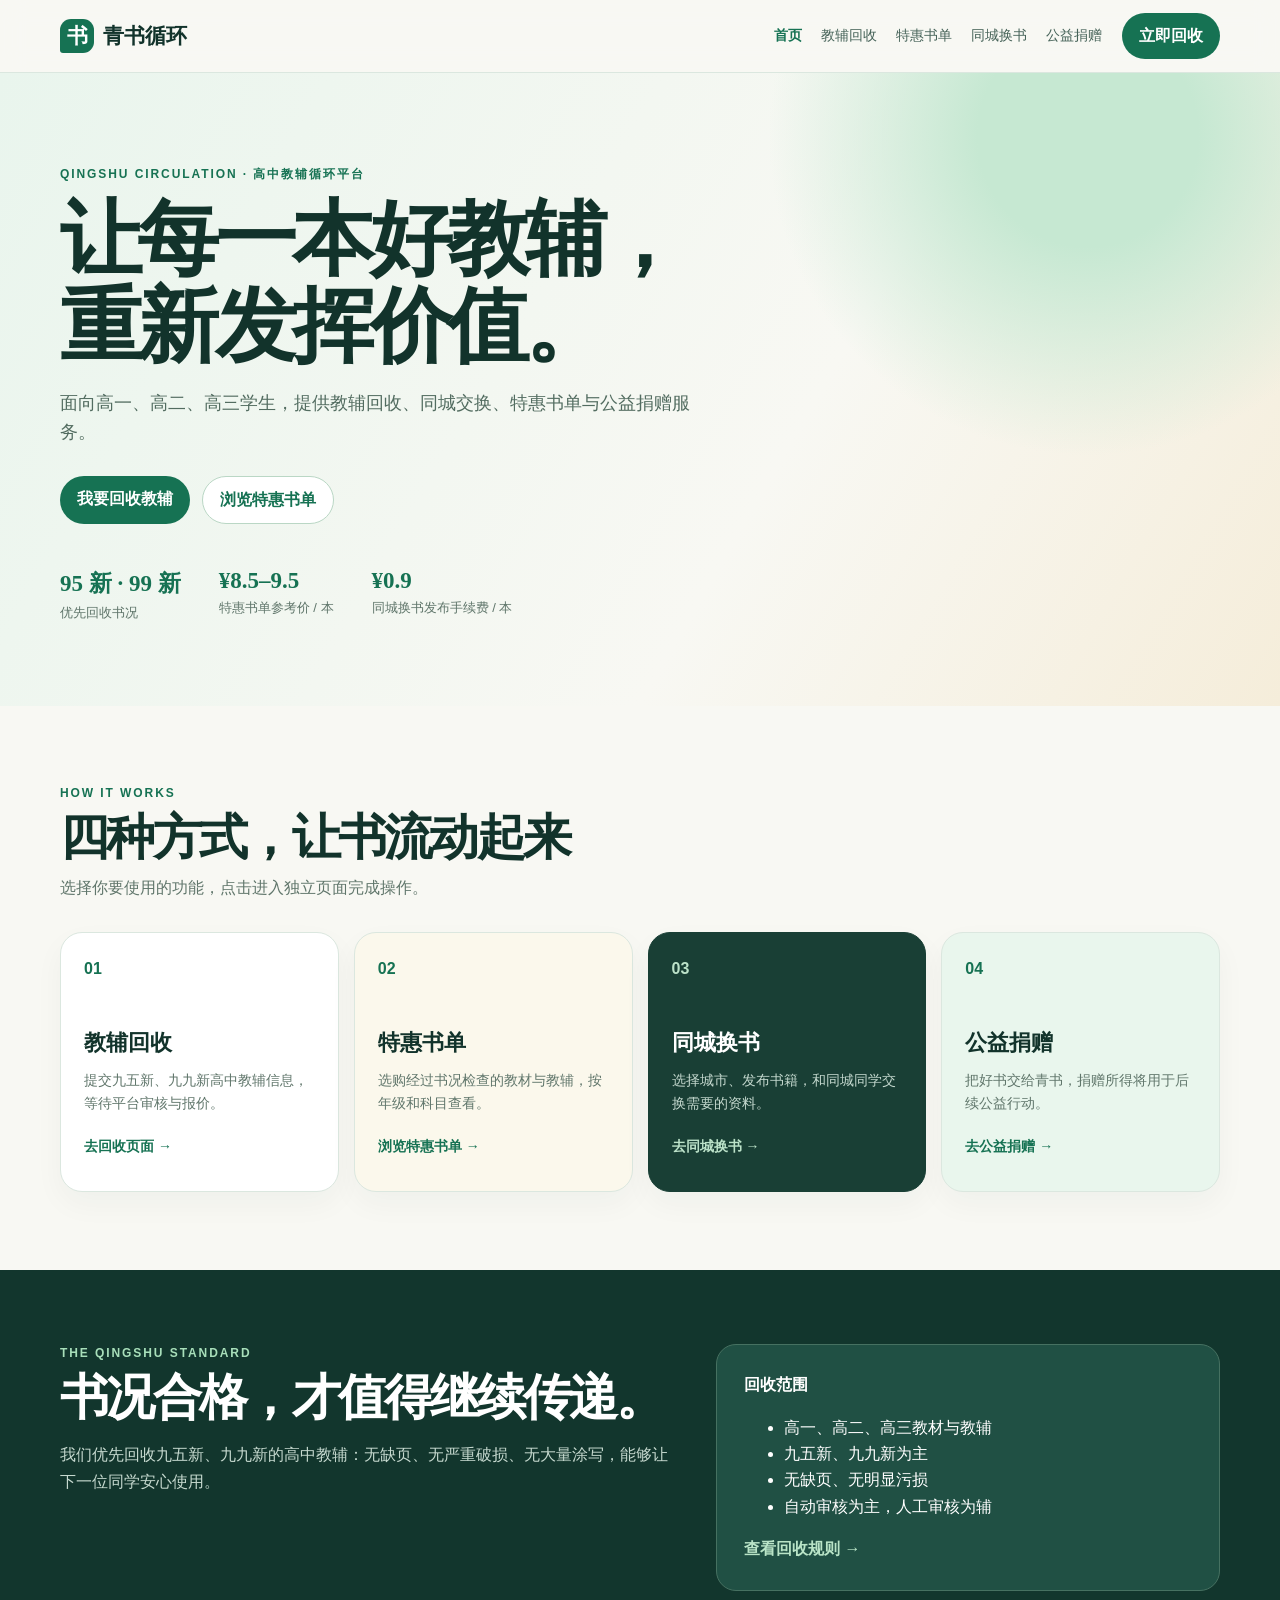
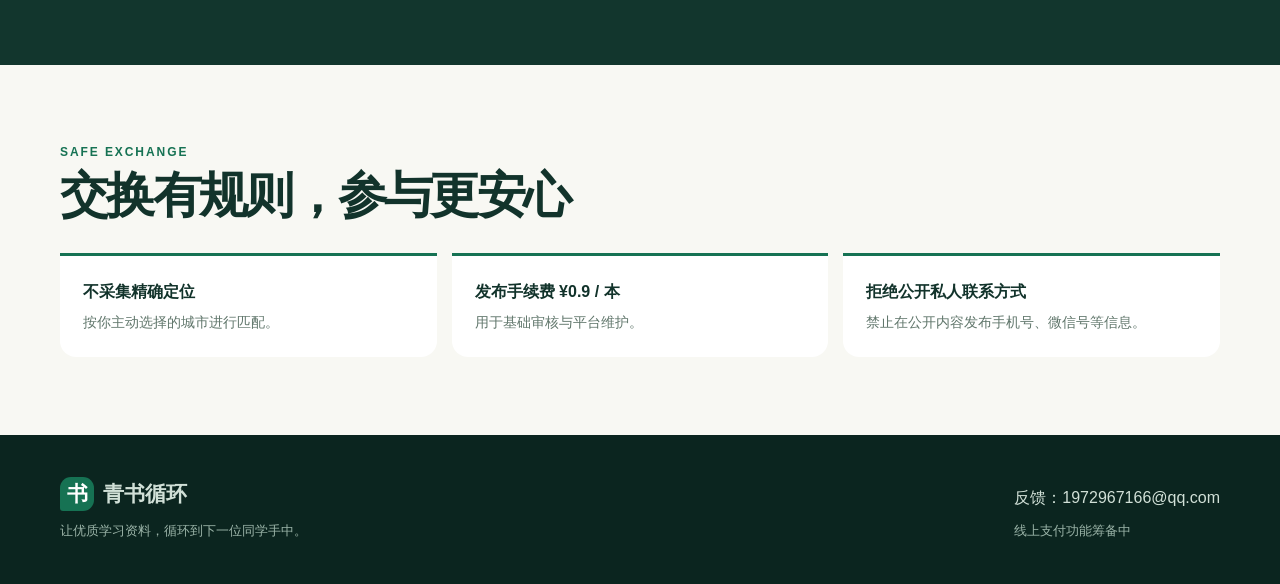
==== index.html @ 3ee8d77e "Create index.html" ====
<!doctype html><html lang="zh-CN"><head><meta charset="utf-8"><meta name="viewport" content="width=device-width,initial-scale=1"><title>青书循环｜高中教辅循环平台</title><link rel="stylesheet" href="qingshu.css"></head><body><header><nav class="nav wrap"><a class="brand" href="qingshu-circulation.html"><span>书</span>青书循环</a><div class="links"><a class="active" href="qingshu-circulation.html">首页</a><a href="recycle.html">教辅回收</a><a href="shop.html">特惠书单</a><a href="exchange.html">同城换书</a><a href="donate.html">公益捐赠</a></div><a class="top-btn" href="recycle.html">立即回收</a></nav></header><main><section class="hero"><div class="wrap"><p class="eyebrow">QINGSHU CIRCULATION · 高中教辅循环平台</p><h1>让每一本好教辅，<br>重新发挥价值。</h1><p class="lead">面向高一、高二、高三学生，提供教辅回收、同城交换、特惠书单与公益捐赠服务。</p><div class="actions"><a class="button" href="recycle.html">我要回收教辅</a><a class="button soft" href="shop.html">浏览特惠书单</a></div><div class="stats"><div><b>95 新 · 99 新</b><small>优先回收书况</small></div><div><b>¥8.5–9.5</b><small>特惠书单参考价 / 本</small></div><div><b>¥0.9</b><small>同城换书发布手续费 / 本</small></div></div></div></section><section class="wrap section"><p class="eyebrow">HOW IT WORKS</p><h2>四种方式，让书流动起来</h2><p class="intro">选择你要使用的功能，点击进入独立页面完成操作。</p><div class="cards"><a class="card" href="recycle.html"><i>01</i><h3>教辅回收</h3><p>提交九五新、九九新高中教辅信息，等待平台审核与报价。</p><b>去回收页面 →</b></a><a class="card gold" href="shop.html"><i>02</i><h3>特惠书单</h3><p>选购经过书况检查的教材与教辅，按年级和科目查看。</p><b>浏览特惠书单 →</b></a><a class="card dark" href="exchange.html"><i>03</i><h3>同城换书</h3><p>选择城市、发布书籍，和同城同学交换需要的资料。</p><b>去同城换书 →</b></a><a class="card mint" href="donate.html"><i>04</i><h3>公益捐赠</h3><p>把好书交给青书，捐赠所得将用于后续公益行动。</p><b>去公益捐赠 →</b></a></div></section><section class="band"><div class="wrap split"><div><p class="eyebrow">THE QINGSHU STANDARD</p><h2>书况合格，才值得继续传递。</h2><p>我们优先回收九五新、九九新的高中教辅：无缺页、无严重破损、无大量涂写，能够让下一位同学安心使用。</p></div><div class="rulebox"><b>回收范围</b><ul><li>高一、高二、高三教材与教辅</li><li>九五新、九九新为主</li><li>无缺页、无明显污损</li><li>自动审核为主，人工审核为辅</li></ul><a href="recycle.html">查看回收规则 →</a></div></div></section><section class="wrap section"><p class="eyebrow">SAFE EXCHANGE</p><h2>交换有规则，参与更安心</h2><div class="columns"><div><b>不采集精确定位</b><p>按你主动选择的城市进行匹配。</p></div><div><b>发布手续费 ¥0.9 / 本</b><p>用于基础审核与平台维护。</p></div><div><b>拒绝公开私人联系方式</b><p>禁止在公开内容发布手机号、微信号等信息。</p></div></div></section></main><footer><div class="wrap foot"><div><a class="brand" href="qingshu-circulation.html"><span>书</span>青书循环</a><small>让优质学习资料，循环到下一位同学手中。</small></div><div><a href="mailto:1972967166@qq.com">反馈：1972967166@qq.com</a><small>线上支付功能筹备中</small></div></div></footer></body></html>
---- qingshu.css ----
:root{--ink:#12332b;--green:#167253;--muted:#60766b;--line:#dbe7df;--paper:#f8f8f3}*{box-sizing:border-box}body{margin:0;background:var(--paper);color:var(--ink);font:16px/1.65 "PingFang SC","Microsoft YaHei",sans-serif}a{text-decoration:none;color:inherit}.wrap{width:min(1160px,calc(100% - 40px));margin:auto}header{position:sticky;top:0;z-index:5;background:#f8f8f3eb;border-bottom:1px solid var(--line);backdrop-filter:blur(12px)}.nav{height:72px;display:flex;align-items:center;gap:20px}.brand{display:flex;gap:9px;align-items:center;font:bold 21px Georgia,"Songti SC",serif}.brand span{display:grid;place-items:center;width:34px;height:34px;border-radius:11px 11px 11px 3px;background:var(--green);color:#fff}.links{display:flex;gap:19px;margin-left:auto;color:#466358;font-size:14px}.links .active,.links a:hover{color:var(--green);font-weight:bold}.top-btn,.button{display:inline-block;border:0;border-radius:999px;padding:10px 17px;background:var(--green);color:#fff;font-weight:bold;cursor:pointer}.hero{padding:92px 0 80px;background:radial-gradient(circle at 85% 10%,#c6e8d2 0 9%,transparent 26%),linear-gradient(120deg,#e9f5ed,#f8f8f3 61%,#f5edda)}.eyebrow{margin:0;color:var(--green);font-size:12px;font-weight:900;letter-spacing:.16em}.hero h1,h1,h2{font-family:Georgia,"Songti SC",serif;letter-spacing:-.055em}.hero h1{margin:12px 0 18px;font-size:clamp(47px,7vw,82px);line-height:1.06}.lead{max-width:630px;color:#526c60;font-size:18px}.actions{display:flex;gap:12px;margin-top:28px}.button.soft{border:1px solid #bad7c5;background:#fff;color:var(--green)}.stats{display:flex;gap:38px;margin-top:44px}.stats b{display:block;color:var(--green);font:700 23px Georgia}.stats small,.hint{color:var(--muted);font-size:13px}.section{padding:78px 0}h2{margin:6px 0 9px;font-size:clamp(32px,4vw,49px);line-height:1.15}.intro{margin:0;color:var(--muted)}.cards{display:grid;grid-template-columns:repeat(4,1fr);gap:15px;margin-top:31px}.card{min-height:260px;padding:23px;border:1px solid var(--line);border-radius:22px;background:#fff;box-shadow:0 12px 30px #143a2a0a}.card i,.card b{color:var(--green);font-style:normal;font-weight:bold}.card h3{margin:42px 0 8px;font-size:22px}.card p,.panel p{margin:0;color:var(--muted);font-size:14px}.card b{display:block;margin-top:20px;font-size:14px}.gold{background:#fbf8ec}.dark{background:#193f35;color:#fff;border-color:#193f35}.dark i,.dark b{color:#bce2c9}.dark p{color:#c4d8ce}.mint,.notice{background:#e9f6ed}.band{padding:74px 0;background:#12362d;color:#fff}.band .eyebrow{color:#a8dfba}.split,.layout{display:grid;grid-template-columns:1.1fr .9fr;gap:40px;align-items:start}.split p:not(.eyebrow){color:#c6d9cf}.rulebox{padding:27px;border:1px solid #467161;border-radius:20px;background:#205044}.rulebox a{color:#b9e4c7;font-weight:bold}.columns{display:grid;grid-template-columns:repeat(3,1fr);gap:15px;margin-top:28px}.columns div{padding:23px;border-top:3px solid var(--green);background:#fff;border-radius:0 0 16px 16px}.columns p{margin:6px 0 0;color:var(--muted);font-size:14px}.page-hero{padding:64px 0 50px;background:linear-gradient(120deg,#eaf6ee,#f8f8f3)}.page-hero h1{margin:9px 0;font-size:clamp(39px,5vw,62px);line-height:1.1}.page-hero p:last-child{max-width:700px;margin:0;color:var(--muted)}.layout{padding:55px 0 80px}.panel{padding:28px;border:1px solid var(--line);border-radius:20px;background:#fff}.panel h2{font-size:29px}.side{display:grid;gap:16px;align-content:start}.side h3{margin:0 0 7px}.side li{color:var(--muted);font-size:14px}.form{display:grid;gap:13px;margin-top:20px}.form label{font-weight:bold;font-size:14px}.form input,.form select,.form textarea{display:block;width:100%;margin-top:5px;padding:12px;border:1px solid #cdded3;border-radius:10px;background:#fcfdfb;font:inherit}.form textarea{min-height:110px}.book-entry{position:relative;margin-top:18px;padding:18px;border:1px solid #cce0d3;border-radius:15px;background:#fbfdfb}.book-entry h3{margin:0 0 12px;font-size:19px}.form-grid{display:grid;grid-template-columns:1fr 1fr;gap:13px}.file-label{padding:12px!important;border:1px dashed #9cc5aa;border-radius:10px;background:#f6fbf7;color:#376451}.file-label input{border:0;background:transparent;padding:0}.remove{position:absolute;right:15px;top:15px;border:0;background:none;color:#a04a3c;cursor:pointer}.add-book{border:1px dashed var(--green);border-radius:999px;padding:10px 16px;background:#f7fcf8;color:var(--green);font-weight:bold;cursor:pointer}.quote{padding:19px;border-radius:15px;background:#eff7f1;color:#335c4a}.quote strong{font-size:19px;color:var(--green)}.shop-grid{display:grid;grid-template-columns:repeat(3,1fr);gap:18px;padding:35px 0 76px}.book{padding:18px;border:1px solid var(--line);border-radius:18px;background:#fff}.cover{display:flex;align-items:end;height:160px;padding:17px;border-radius:13px;background:linear-gradient(135deg,#296957,#b8d9c0);color:#fff;font:bold 25px/1.1 Georgia}.book:nth-child(2) .cover{background:linear-gradient(135deg,#af8033,#efd594)}.book:nth-child(3) .cover{background:linear-gradient(135deg,#526f9a,#c4d1e5)}.book h3{margin:14px 0 2px;font-size:18px}.book p{margin:0;color:var(--muted);font-size:14px}.price,.donation a{display:block;margin-top:12px;color:var(--green);font-weight:bold}.status{display:inline-block;margin-top:15px;padding:5px 10px;border-radius:20px;background:#edf5ef;color:#587064;font-size:12px}.exchange-list{list-style:none;padding:0}.exchange-list li{padding:12px 0;border-bottom:1px solid var(--line)}.donation{padding:30px;background:#e9f5ec;border-radius:20px}.donation p{color:var(--muted)}footer{padding:42px 0;background:#0b251f;color:#d1e0d7}.foot{display:flex;justify-content:space-between;gap:24px;align-items:end}.foot small{display:block;color:#9bb4a8;margin-top:9px}@media(max-width:850px){.links,.top-btn{display:none}.cards{grid-template-columns:repeat(2,1fr)}.layout,.split{grid-template-columns:1fr}.shop-grid{grid-template-columns:1fr 1fr}}@media(max-width:560px){.hero{padding:65px 0}.stats{gap:16px;flex-wrap:wrap}.cards,.columns,.shop-grid,.form-grid{grid-template-columns:1fr}.section{padding:55px 0}.foot{display:block}.foot>div+div{margin-top:18px}}
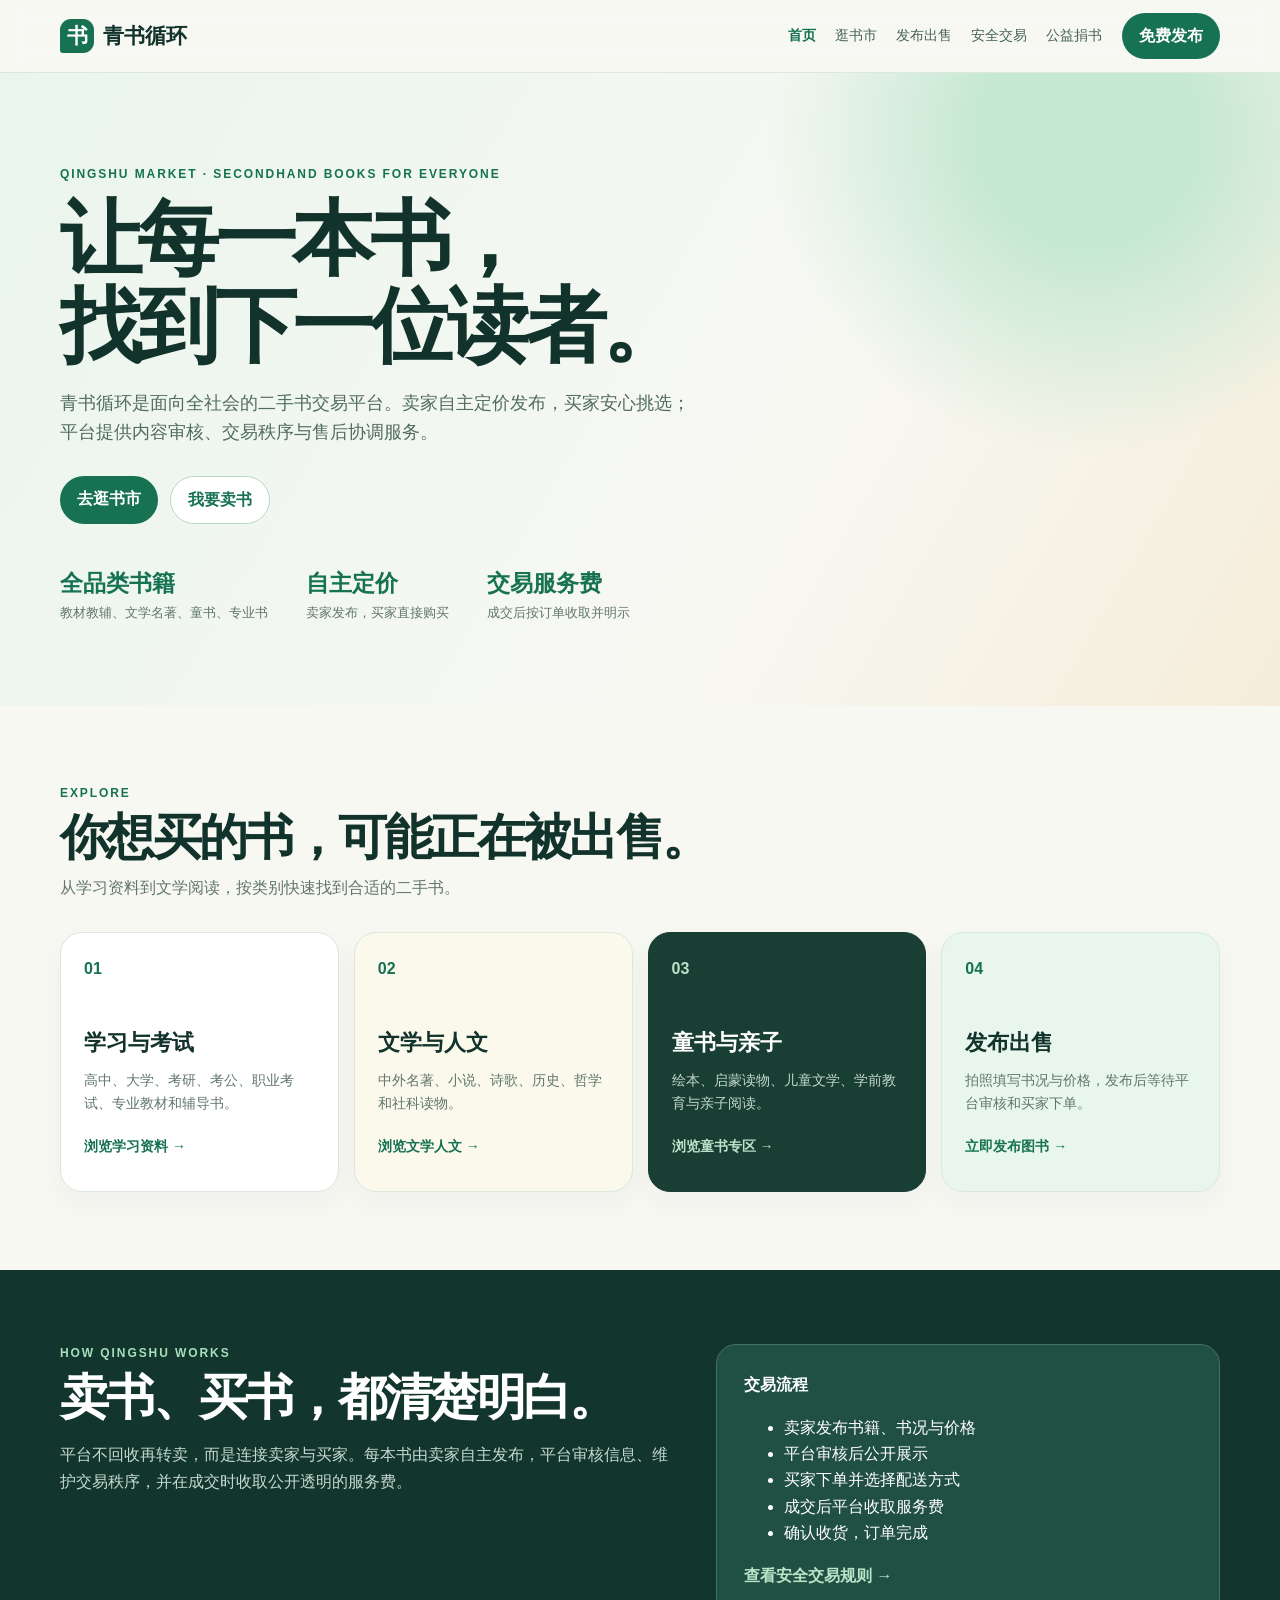
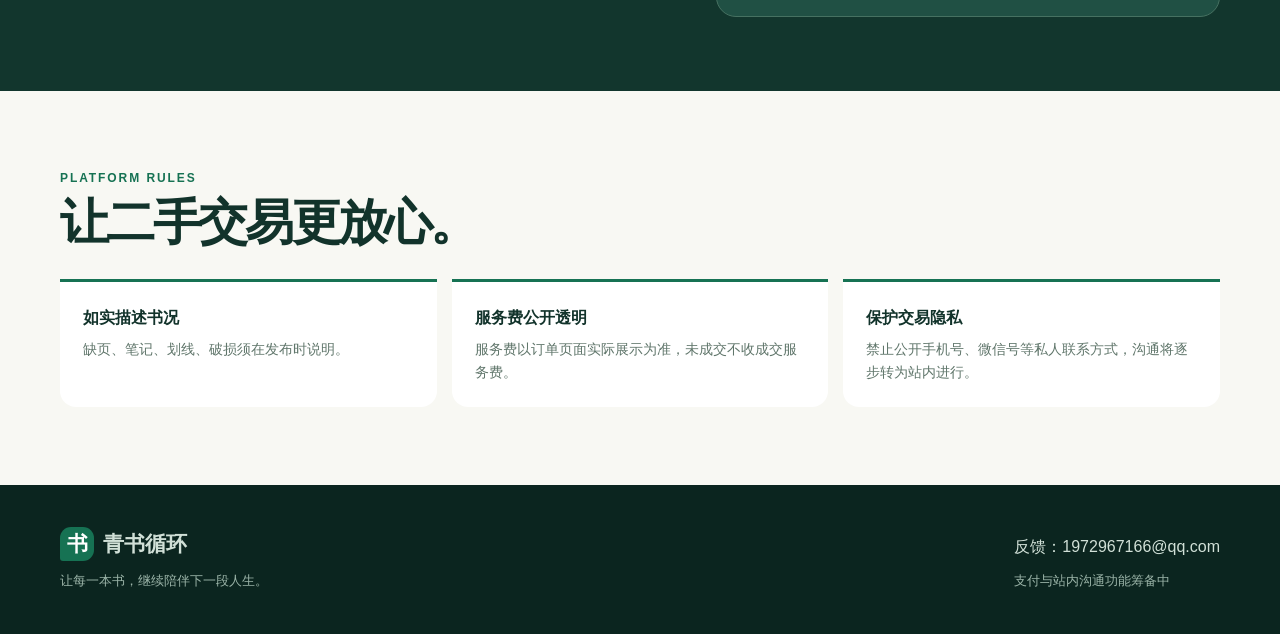
==== commit 63bdea38: "Add files via upload" ====
--- a/index.html
+++ b/index.html
@@ -1 +1 @@
-<!doctype html><html lang="zh-CN"><head><meta charset="utf-8"><meta name="viewport" content="width=device-width,initial-scale=1"><title>青书循环｜高中教辅循环平台</title><link rel="stylesheet" href="qingshu.css"></head><body><header><nav class="nav wrap"><a class="brand" href="qingshu-circulation.html"><span>书</span>青书循环</a><div class="links"><a class="active" href="qingshu-circulation.html">首页</a><a href="recycle.html">教辅回收</a><a href="shop.html">特惠书单</a><a href="exchange.html">同城换书</a><a href="donate.html">公益捐赠</a></div><a class="top-btn" href="recycle.html">立即回收</a></nav></header><main><section class="hero"><div class="wrap"><p class="eyebrow">QINGSHU CIRCULATION · 高中教辅循环平台</p><h1>让每一本好教辅，<br>重新发挥价值。</h1><p class="lead">面向高一、高二、高三学生，提供教辅回收、同城交换、特惠书单与公益捐赠服务。</p><div class="actions"><a class="button" href="recycle.html">我要回收教辅</a><a class="button soft" href="shop.html">浏览特惠书单</a></div><div class="stats"><div><b>95 新 · 99 新</b><small>优先回收书况</small></div><div><b>¥8.5–9.5</b><small>特惠书单参考价 / 本</small></div><div><b>¥0.9</b><small>同城换书发布手续费 / 本</small></div></div></div></section><section class="wrap section"><p class="eyebrow">HOW IT WORKS</p><h2>四种方式，让书流动起来</h2><p class="intro">选择你要使用的功能，点击进入独立页面完成操作。</p><div class="cards"><a class="card" href="recycle.html"><i>01</i><h3>教辅回收</h3><p>提交九五新、九九新高中教辅信息，等待平台审核与报价。</p><b>去回收页面 →</b></a><a class="card gold" href="shop.html"><i>02</i><h3>特惠书单</h3><p>选购经过书况检查的教材与教辅，按年级和科目查看。</p><b>浏览特惠书单 →</b></a><a class="card dark" href="exchange.html"><i>03</i><h3>同城换书</h3><p>选择城市、发布书籍，和同城同学交换需要的资料。</p><b>去同城换书 →</b></a><a class="card mint" href="donate.html"><i>04</i><h3>公益捐赠</h3><p>把好书交给青书，捐赠所得将用于后续公益行动。</p><b>去公益捐赠 →</b></a></div></section><section class="band"><div class="wrap split"><div><p class="eyebrow">THE QINGSHU STANDARD</p><h2>书况合格，才值得继续传递。</h2><p>我们优先回收九五新、九九新的高中教辅：无缺页、无严重破损、无大量涂写，能够让下一位同学安心使用。</p></div><div class="rulebox"><b>回收范围</b><ul><li>高一、高二、高三教材与教辅</li><li>九五新、九九新为主</li><li>无缺页、无明显污损</li><li>自动审核为主，人工审核为辅</li></ul><a href="recycle.html">查看回收规则 →</a></div></div></section><section class="wrap section"><p class="eyebrow">SAFE EXCHANGE</p><h2>交换有规则，参与更安心</h2><div class="columns"><div><b>不采集精确定位</b><p>按你主动选择的城市进行匹配。</p></div><div><b>发布手续费 ¥0.9 / 本</b><p>用于基础审核与平台维护。</p></div><div><b>拒绝公开私人联系方式</b><p>禁止在公开内容发布手机号、微信号等信息。</p></div></div></section></main><footer><div class="wrap foot"><div><a class="brand" href="qingshu-circulation.html"><span>书</span>青书循环</a><small>让优质学习资料，循环到下一位同学手中。</small></div><div><a href="mailto:1972967166@qq.com">反馈：1972967166@qq.com</a><small>线上支付功能筹备中</small></div></div></footer></body></html>
+<!doctype html><html lang="zh-CN"><head><meta charset="utf-8"><meta name="viewport" content="width=device-width,initial-scale=1"><meta http-equiv="refresh" content="0; url=qingshu-circulation.html"><title>青书循环</title><script>location.replace('qingshu-circulation.html')</script></head><body><p>正在打开青书循环… <a href="qingshu-circulation.html">点击继续</a></p></body></html>
